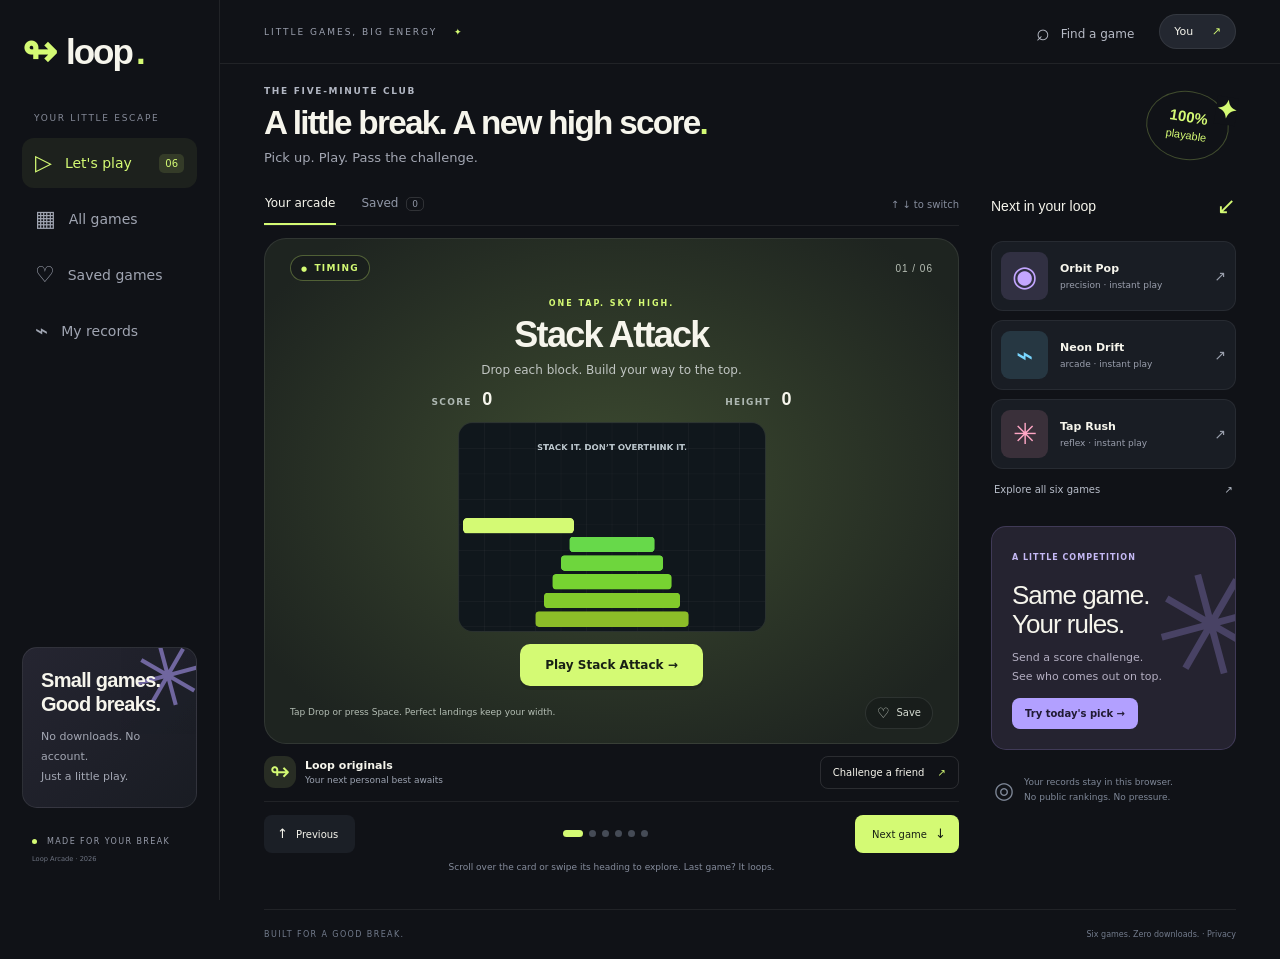
==== docs/index.html @ bbc0d6fc "Prepare free GitHub Pages demo with system fonts and privacy information" ====
<!doctype html>
<html lang="en">
<head>
  <meta charset="utf-8">
  <meta name="viewport" content="width=device-width,initial-scale=1">
  <meta name="theme-color" content="#101217">
  <meta name="description" content="A little break. A new high score. Six instant mini-games, one playful arcade.">
  <title>Loop — little games, big energy</title>
  <link rel="stylesheet" href="styles.css">
</head>
<body>
  <aside class="sidebar">
    <a class="brand" href="#" aria-label="Loop home"><span class="brand-symbol">↬</span>loop<span class="brand-period">.</span></a>
    <div class="side-label">YOUR LITTLE ESCAPE</div>
    <nav class="side-nav" aria-label="Main navigation">
      <button class="nav-item active" data-view="play"><span>▷</span> Let's play <i>06</i></button>
      <button class="nav-item" data-view="library"><span>▦</span> All games</button>
      <button class="nav-item" data-view="saved"><span>♡</span> Saved games</button>
      <button class="nav-item" data-view="records"><span>⌁</span> My records</button>
    </nav>
    <div class="side-note"><span class="note-star">✳</span><strong>Small games.<br>Good breaks.</strong><p>No downloads. No account.<br>Just a little play.</p></div>
    <div class="side-bottom"><span class="status-dot"></span> MADE FOR YOUR BREAK<br><small>Loop Arcade · 2026</small></div>
  </aside>
  <div class="page">
    <header class="topbar"><a class="brand mobile-brand" href="#" aria-label="Loop home">↬ loop<span class="brand-period">.</span></a><span class="topline">LITTLE GAMES, BIG ENERGY <span>✦</span></span><div class="top-actions"><button class="quiet-button" id="open-search"><span aria-hidden="true">⌕</span> <span class="search-label">Find a game</span></button><button class="profile-button" data-view="records" aria-label="Open my records">You <span>↗</span></button></div></header>
    <main>
      <section class="page-intro"><div><div class="eyebrow">THE FIVE-MINUTE CLUB</div><h1>A little break.<br class="mobile-break"> A new high score<span>.</span></h1><p>Pick up. Play. Pass the challenge.</p></div><span class="intro-sticker" aria-hidden="true">100%<br><b>playable</b><span>✦</span></span></section>
      <div class="workspace">
        <section class="play-column" aria-label="Game player">
          <div class="player-tabs"><button class="tab active" data-view="play">Your arcade</button><button class="tab" data-view="saved">Saved <span id="saved-count">0</span></button><span class="keyboard-hint">↑ ↓ to switch</span></div>
          <article class="game-card" id="game-card" aria-label="Current game">
            <div class="card-top swipe-zone"><span class="category" id="game-category"></span><span class="edition" id="game-edition"></span></div>
            <div class="game-heading swipe-zone"><span class="game-kicker" id="game-kicker"></span><h2 id="game-title"></h2><p id="game-description"></p></div>
            <div class="game-surface" id="game-surface" data-game-surface></div>
            <div class="card-bottom swipe-zone"><span id="game-control-hint"></span><button class="save-button" id="save-game" aria-label="Save game" aria-pressed="false">♡ <span>Save</span></button></div>
            <div class="pause-banner" id="pause-banner" hidden>Game paused <button id="resume-game">Resume →</button></div>
          </article>
          <div class="game-footer"><div class="game-credit"><span class="credit-icon">↬</span><div><strong>Loop originals</strong><span id="personal-best">Your next personal best awaits</span></div></div><button class="challenge-button" id="share-game">Challenge a friend <span>↗</span></button></div>
          <div class="feed-navigation" aria-label="Switch games"><button id="previous-game" aria-label="Previous game">↑ <span>Previous</span></button><div class="feed-dots" id="feed-dots" aria-label="Choose game"></div><button class="next-button" id="next-game"><span>Next game</span> ↓</button></div>
          <p class="feed-note">Scroll over the card or swipe its heading to explore. Last game? It loops.</p>
        </section>
        <aside class="discovery"><div class="discovery-title"><h2>Next in your loop</h2><span>↙</span></div><div id="next-list" class="next-list"></div><button class="browse-button" data-view="library">Explore all six games <span>↗</span></button><section class="daily-card"><span class="eyebrow">A LITTLE COMPETITION</span><div class="daily-art" aria-hidden="true">✳</div><h3>Same game.<br>Your rules.</h3><p>Send a score challenge.<br>See who comes out on top.</p><button id="daily-challenge">Try today's pick →</button></section><div class="privacy-note"><span>◎</span><p>Your records stay in this browser.<br>No public rankings. No pressure.</p></div></aside>
      </div>
    </main>
    <footer class="page-footer"><span>BUILT FOR A GOOD BREAK.</span><span>Six games. Zero downloads. · <a href="privacy.html">Privacy</a></span></footer>
  </div>
  <nav class="mobile-nav" aria-label="Mobile navigation"><button class="active" data-view="play">▷ <span>Play</span></button><button data-view="library">▦ <span>Games</span></button><button data-view="saved">♡ <span>Saved</span></button><button data-view="records">⌁ <span>Records</span></button></nav>
  <dialog id="collection-dialog" aria-labelledby="dialog-title"><div class="dialog-top"><div><span class="eyebrow">YOUR CORNER OF LOOP</span><h2 id="dialog-title">All games</h2></div><button class="close-button" id="close-dialog" aria-label="Close panel">×</button></div><label class="search-box" id="search-box">⌕ <input type="search" id="game-search" placeholder="Search games or categories" aria-label="Search games or categories"></label><div id="collection-content"></div></dialog>
  <dialog id="share-dialog" aria-labelledby="share-title"><div class="dialog-top"><h2 id="share-title">Pass the challenge</h2><button class="close-button" id="close-share" aria-label="Close share panel">×</button></div><p>Your link opens this game. Play a round first to include your best score.</p><input id="share-link" aria-label="Game challenge link" readonly><button class="primary" id="copy-share">Copy challenge link ↗</button><p class="small-print">Scores are friendly challenges, not verified competition results.</p></dialog>
  <div class="toast" id="toast" role="status" aria-live="polite"></div>
  <script src="app.js"></script>
</body>
</html>
---- docs/styles.css ----
:root{color-scheme:dark;--bg:#101217;--panel:#191c23;--line:#ffffff12;--text:#f6f5ec;--muted:#a3a7b3;--lime:#d4fa74;--purple:#b2a0ff;font-family:'DM Sans',system-ui,sans-serif}*{box-sizing:border-box}body{margin:0;background:var(--bg);color:var(--text);font-size:14px}button,a,input{font:inherit}button,a{-webkit-tap-highlight-color:transparent}button{cursor:pointer;color:inherit}button{border:0}a{color:inherit;text-decoration:none}button:focus-visible,a:focus-visible,input:focus-visible{outline:3px solid var(--lime);outline-offset:4px}button:disabled{cursor:default;opacity:.5}button:hover:not(:disabled){filter:brightness(1.12)}button:active:not(:disabled){transform:translateY(1px)}[hidden]{display:none!important}.sidebar{position:fixed;width:220px;inset:0 auto 0 0;border-right:1px solid var(--line);padding:32px 22px;display:flex;flex-direction:column;background:#101217;z-index:3}.brand{display:flex;align-items:center;font:700 35px 'Space Grotesk',sans-serif;letter-spacing:-2px;gap:4px}.brand-symbol{font-size:42px;color:var(--lime);margin-right:7px;line-height:.9}.brand-period{color:var(--lime)}.side-label{font-size:9px;letter-spacing:1.7px;color:#858a98;margin:41px 12px 15px}.side-nav{display:grid;gap:6px}.nav-item{display:flex;align-items:center;gap:13px;background:transparent;padding:14px 13px;border-radius:12px;text-align:left;color:#a0a5b2;font-weight:500}.nav-item>span{font-size:22px;line-height:1}.nav-item.active{background:#d4fa7410;color:var(--lime)}.nav-item i{font-size:10px;font-style:normal;margin-left:auto;background:#d4fa7420;padding:4px 6px;border-radius:5px}.side-note{margin-top:auto;border:1px solid #ffffff15;padding:20px 18px;border-radius:15px;background:linear-gradient(135deg,#252531,#191c23);position:relative;overflow:hidden}.note-star{position:absolute;right:-7px;top:-20px;color:var(--purple);font-size:84px;transform:rotate(-15deg);opacity:.55}.side-note strong{display:block;position:relative;font:600 20px/1.2 'Space Grotesk',sans-serif;letter-spacing:-.7px}.side-note p{font-size:11px;line-height:1.8;color:var(--muted);margin-bottom:0}.side-bottom{font-size:8px;letter-spacing:1.4px;margin:25px 0 0 10px;line-height:2.2;color:#979caa}.side-bottom small{letter-spacing:0;color:#6e7482}.status-dot{display:inline-block;width:5px;height:5px;background:var(--lime);border-radius:50%;margin-right:6px}.page{margin-left:220px}.topbar{height:80px;display:flex;justify-content:space-between;align-items:center;border-bottom:1px solid var(--line);padding:0 44px}.topline{font-size:9px;letter-spacing:2px;color:#9a9fad}.topline span{color:var(--lime);margin-left:12px}.top-actions{display:flex;gap:25px;align-items:center}.quiet-button{background:transparent;color:#b6bac5;font-size:12px;padding:10px 0}.quiet-button>span:first-child{font-size:23px;vertical-align:-2px;margin-right:7px}.profile-button{background:#232730;border:1px solid #ffffff14;padding:10px 14px;border-radius:30px;font-size:11px}.profile-button span{color:var(--lime);margin-left:15px}main{max-width:1220px;margin:auto;padding:32px 44px 0}.page-intro{display:flex;justify-content:space-between;align-items:center;margin-bottom:27px}.eyebrow{font-size:9px;letter-spacing:1.7px;color:#b2b7c3;font-weight:700}.page-intro h1{font:600 clamp(25px,2.6vw,38px)/1.15 'Space Grotesk',sans-serif;letter-spacing:-1.7px;margin:10px 0}.page-intro h1>span{color:var(--lime)}.page-intro p{color:var(--muted);font-size:13px;margin:0}.intro-sticker{display:block;position:relative;transform:rotate(9deg);font:700 15px/1.1 'Space Grotesk',sans-serif;text-align:center;border:1px solid #d4fa7440;border-radius:50%;padding:17px 20px;color:var(--lime);margin-right:7px}.intro-sticker b{font-size:11px;font-weight:500}.intro-sticker>span{position:absolute;right:-6px;top:-1px;font-size:25px;background:var(--bg)}.workspace{display:grid;grid-template-columns:minmax(0,1fr) 245px;gap:32px}.play-column{min-width:0}.player-tabs{display:flex;align-items:center;gap:24px;height:43px;margin-bottom:12px;border-bottom:1px solid var(--line)}.tab{height:100%;background:transparent;color:#9097a7;font-size:12px;padding:0 1px;border-bottom:2px solid transparent}.tab.active{color:var(--text);border-color:var(--lime)}.tab>span{font-size:9px;border:1px solid #ffffff22;border-radius:5px;padding:1px 5px;margin-left:4px}.keyboard-hint{margin-left:auto;font-size:10px;color:#858c9c}.game-card{--accent:#d4fa74;--card:#303c2b;position:relative;isolation:isolate;overflow:hidden;border-radius:22px;background:radial-gradient(ellipse at 50% 48%,var(--card),#1e2420 85%);border:1px solid #ffffff16;padding:20px 25px 14px;min-height:478px;display:flex;flex-direction:column;touch-action:pan-y;overscroll-behavior:contain}.game-card:before{content:'';position:absolute;inset:0;z-index:-1;background-image:radial-gradient(#ffffff19 .7px,transparent .7px);background-size:22px 22px;mask-image:linear-gradient(black,transparent 75%);pointer-events:none}.card-top{display:flex;justify-content:space-between;align-items:center;gap:15px}.category{font-size:9px;font-weight:700;letter-spacing:1.3px;color:var(--accent);border:1px solid color-mix(in srgb,var(--accent) 30%,transparent);border-radius:30px;padding:7px 10px;background:#11131866}.category:before{content:'●';font-size:7px;margin-right:6px}.edition{font:500 10px 'Space Grotesk',sans-serif;color:#b7bfb5;letter-spacing:1px}.game-heading{text-align:center;margin:16px 0 10px}.game-kicker{font-size:8px;letter-spacing:2px;font-weight:700;color:var(--accent)}.game-heading h2{font:700 clamp(30px,3vw,43px)/1 'Space Grotesk',sans-serif;letter-spacing:-1.7px;margin:8px 0}.game-heading p{font-size:12px;color:#c0c5c2;line-height:1.5;margin:0}.game-surface{position:relative;width:100%;max-width:390px;margin:auto;min-height:260px;display:flex;flex-direction:column;justify-content:center;align-items:center;gap:12px;touch-action:manipulation}.game-canvas{width:min(100%,360px);height:auto;aspect-ratio:360/245;background:#0d1419a0;border:1px solid #ffffff14;border-radius:15px;display:block;touch-action:none}.game-hud{display:flex;gap:20px;justify-content:space-between;width:min(100%,360px);font-size:9px;font-weight:700;letter-spacing:1.3px;color:#aeb8b2}.game-hud b{color:var(--text);font:700 18px 'Space Grotesk',sans-serif;letter-spacing:0;margin-left:6px;font-variant-numeric:tabular-nums}.primary{display:inline-flex;justify-content:center;align-items:center;gap:12px;min-height:42px;padding:10px 25px;background:var(--accent,var(--lime));color:#182015;border-radius:10px;font-weight:700;font-size:12px;box-shadow:0 4px 0 #0002}.game-start{min-width:164px}.card-bottom{display:flex;justify-content:space-between;align-items:center;margin-top:11px;gap:12px;min-height:30px}.card-bottom>span{font-size:9px;color:#b4beb4;line-height:1.5}.save-button{display:flex;align-items:center;gap:7px;background:#10141466;border:1px solid #ffffff18;border-radius:30px;padding:7px 11px;color:#d6ddd3;font-size:14px}.save-button>span{font-size:10px}.save-button[aria-pressed=true]{color:var(--accent);border-color:var(--accent)}.game-footer{display:flex;align-items:center;justify-content:space-between;margin:16px 0;gap:10px}.game-credit{display:flex;align-items:center;gap:9px}.credit-icon{width:32px;height:32px;border-radius:11px;background:#282d24;color:var(--lime);display:grid;place-items:center;font-size:24px}.game-credit strong{display:block;font-size:11px}.game-credit div>span{display:block;font-size:9px;color:#9ca3b1;margin-top:3px}.challenge-button{font-size:10px;border:1px solid #ffffff1d;background:transparent;border-radius:8px;padding:10px 12px;white-space:nowrap}.challenge-button span{color:var(--lime);margin-left:10px}.feed-navigation{display:flex;align-items:center;justify-content:space-between;border-top:1px solid var(--line);padding-top:13px;gap:12px}.feed-navigation>button{min-height:38px;background:#1b1f26;border-radius:8px;padding:8px 13px;font-size:13px}.feed-navigation>button>span{font-size:10px;margin:0 4px}.feed-navigation .next-button{background:var(--lime);color:#182015}.feed-dots{display:flex;gap:6px}.feed-dots button{width:7px;height:7px;padding:0;border-radius:50%;background:#454b56;position:relative}.feed-dots button:after{content:'';position:absolute;inset:-8px}.feed-dots button[aria-current=true]{background:var(--lime);width:20px;border-radius:4px}.feed-note{font-size:9px;color:#858c9c;text-align:center;margin:12px 0}.discovery{padding-top:10px}.discovery-title{display:flex;justify-content:space-between;align-items:center;margin-bottom:22px}.discovery-title h2{font:500 14px 'Space Grotesk',sans-serif;margin:0}.discovery-title>span{font-size:23px;color:var(--lime)}.next-list{display:grid;gap:9px}.next-card{display:flex;align-items:center;gap:12px;width:100%;padding:10px 9px;border:1px solid #ffffff10;border-radius:12px;background:#191d24;text-align:left}.mini-art{--mini:#b2a0ff;flex:0 0 47px;height:48px;border-radius:9px;background:color-mix(in srgb,var(--mini) 15%,#171b21);display:grid;place-items:center;color:var(--mini);font-size:29px;font-family:'Space Grotesk',sans-serif;overflow:hidden}.next-card strong{display:block;font-size:11px}.next-card small{display:block;color:#9a9fad;font-size:9px;margin-top:5px}.next-card>span:last-child{font-size:14px;margin-left:auto;color:#9a9fad}.browse-button{background:transparent;color:#b7bdc9;width:100%;text-align:left;font-size:10px;padding:15px 3px}.browse-button span{float:right}.daily-card{position:relative;overflow:hidden;border:1px solid #b2a0ff30;background:#252330;border-radius:15px;padding:20px;margin-top:16px}.daily-card .eyebrow{font-size:8px;color:#c5b9f4;letter-spacing:1px}.daily-card h3{font:500 26px/1.1 'Space Grotesk',sans-serif;letter-spacing:-1px;position:relative;margin:18px 0 10px}.daily-card p{font-size:11px;line-height:1.7;color:#b3aec1;position:relative}.daily-art{position:absolute;font-size:140px;right:-35px;top:30px;line-height:1;color:#b2a0ff40;transform:rotate(-15deg)}.daily-card button{background:#b2a0ff;color:#201a33;padding:10px 13px;border-radius:8px;font-size:10px;font-weight:700;position:relative}.privacy-note{display:flex;align-items:center;gap:10px;color:#7e8797;padding:16px 3px}.privacy-note>span{font-size:23px}.privacy-note p{font-size:9px;line-height:1.7}.page-footer{margin:28px 44px 0;padding:20px 0;border-top:1px solid var(--line);display:flex;justify-content:space-between;color:#727b8c;font-size:8px;letter-spacing:1.4px}.page-footer span:last-child{letter-spacing:0}.mobile-brand,.mobile-break,.mobile-nav{display:none}.toast{position:fixed;left:50%;bottom:25px;z-index:20;transform:translate(-50%,20px);opacity:0;transition:.2s;max-width:calc(100vw - 30px);width:max-content;padding:13px 20px;border:1px solid #ffffff24;background:#2a303b;border-radius:12px;box-shadow:0 10px 40px #0008;font-size:12px;pointer-events:none}.toast.show{opacity:1;transform:translate(-50%,0)}dialog{border:1px solid #ffffff20;border-radius:22px;background:#191d25;color:var(--text);padding:28px;width:min(620px,calc(100% - 28px));max-height:85dvh;box-shadow:0 30px 150px #0009}dialog::backdrop{background:#080b12bd;backdrop-filter:blur(8px)}.dialog-top{display:flex;justify-content:space-between;align-items:center;gap:20px;margin-bottom:20px}.dialog-top h2{font:600 28px 'Space Grotesk',sans-serif;letter-spacing:-1px;margin:7px 0}.close-button{height:36px;width:36px;background:#ffffff0c;border-radius:50%;font-size:25px;color:#bfc5d0;flex-shrink:0}.search-box{display:flex;align-items:center;background:#10141c;border:1px solid #ffffff1c;border-radius:10px;padding:0 12px;margin-bottom:20px;gap:10px;font-size:22px}.search-box input{background:transparent;border:0;color:white;width:100%;padding:13px 0;outline:none;font-size:13px}.collection-grid{display:grid;grid-template-columns:1fr 1fr;gap:12px}.collection-game{padding:16px;background:#222831;border:1px solid #ffffff10;border-radius:13px;text-align:left}.collection-game .mini-art{width:100%;height:72px;font-size:44px;margin-bottom:13px}.collection-game strong{display:block;font-size:15px}.collection-game small{display:block;color:#aeb5c2;margin-top:5px;font-size:11px}.collection-game .collection-best{color:var(--lime);font-size:10px}.empty-state{text-align:center;padding:35px 10px;color:#b4bdcc;line-height:1.8}.record-row{display:flex;align-items:center;gap:13px;border-bottom:1px solid #ffffff10;padding:13px 0}.record-row>div:nth-child(2){flex:1}.record-row strong{font-size:13px}.record-row small{display:block;font-size:10px;color:#a1aaba;margin-top:5px}.record-row b{font:600 22px 'Space Grotesk',sans-serif;color:var(--lime)}#share-dialog>p{color:#aeb5c3;font-size:13px;line-height:1.7}#share-link{width:100%;background:#10141b;border:1px solid #ffffff25;color:#d4fa74;border-radius:9px;padding:13px;margin-bottom:14px;font-size:12px}#share-dialog .small-print{font-size:10px}.pause-banner{position:absolute;inset:0;background:#10151dd9;backdrop-filter:blur(7px);display:flex;align-items:center;justify-content:center;flex-direction:column;gap:20px;font:600 26px 'Space Grotesk',sans-serif;z-index:4}.pause-banner button{background:var(--accent);color:#182015;padding:12px 25px;border-radius:10px;font-size:14px}.results{position:absolute;inset:0;background:#0e151deb;border:1px solid #ffffff16;border-radius:15px;display:flex;align-items:center;justify-content:center;flex-direction:column;gap:10px;z-index:3;text-align:center;padding:16px;backdrop-filter:blur(8px)}.result-kicker{font-size:9px;letter-spacing:2px;color:var(--accent)}.result-value{font:700 60px/1 'Space Grotesk',sans-serif;letter-spacing:-3px}.result-message{color:#b8c4bd;font-size:12px;margin-bottom:5px}.result-buttons{display:flex;gap:10px;flex-wrap:wrap;justify-content:center}.secondary{min-height:42px;padding:10px 18px;border:1px solid #ffffff30;border-radius:10px;background:transparent;color:#fff;font-size:12px}.tap-board{display:grid;grid-template-columns:repeat(3,1fr);gap:10px;width:min(100%,280px)}.tap-cell{height:57px;border-radius:12px;background:#ffffff09;border:1px solid #ffffff16;color:transparent;font-size:28px;touch-action:manipulation}.tap-cell.target{background:var(--accent);color:#1c2514;box-shadow:0 0 25px color-mix(in srgb,var(--accent) 25%,transparent);transform:scale(.94)}.memory-board{width:min(100%,320px);display:grid;grid-template-columns:repeat(4,1fr);gap:9px}.memory-card{height:65px;border:1px solid #ffffff1c;background:#ffffff0c;border-radius:12px;font-size:25px;color:#cbbdff;transition:background .15s}.memory-card.flipped{background:#b2a0ff35;border-color:#b2a0ff}.memory-card.matched{background:#d4fa7422;border-color:#d4fa7499;color:#d4fa74}.color-word{font:700 44px 'Space Grotesk',sans-serif;letter-spacing:1px;margin:12px}.color-options{display:grid;grid-template-columns:repeat(2,1fr);gap:9px;width:min(100%,320px)}.color-option{padding:12px;border:1px solid #ffffff30;border-radius:9px;background:#10181e;color:white;font-size:12px;font-weight:700;min-height:44px}.game-instruction{font-size:11px;line-height:1.6;color:#aebfb4;text-align:center;margin:0}.feedback-error{animation:shake .2s}.challenge-banner{font-size:10px;color:var(--lime);padding:9px 12px;background:#d4fa7410;border:1px solid #d4fa742a;border-radius:9px;margin-bottom:10px;line-height:1.5}.canvas-actions{display:flex;gap:10px;align-items:center;justify-content:center;min-height:42px}.lane-control{width:62px;height:42px;background:#ffffff14;border:1px solid #ffffff22;border-radius:9px;font-size:20px}.game-card.switching{animation:enter .22s ease-out}@keyframes enter{from{opacity:.45;transform:translateY(6px)}to{opacity:1;transform:none}}@keyframes shake{25%{transform:translateX(-4px)}75%{transform:translateX(4px)}}
@media(min-width:1600px){main{padding-top:42px}.game-card{min-height:520px}.game-heading{margin:23px 0 17px}.game-surface{min-height:280px}}
@media(max-width:1200px){.sidebar{width:185px;padding:28px 16px}.page{margin-left:185px}.topbar{padding:0 28px}main{padding:28px 28px 0}.workspace{grid-template-columns:minmax(0,1fr) 210px;gap:23px}.page-footer{margin-left:28px;margin-right:28px}.side-label{font-size:8px}.game-card{padding-left:17px;padding-right:17px}.page-intro h1{font-size:29px}.intro-sticker{padding:13px 15px}}
@media(max-width:1000px){.discovery{display:none}.workspace{grid-template-columns:minmax(0,1fr);max-width:650px;margin:auto}.page-intro{max-width:650px;margin-left:auto;margin-right:auto}.sidebar{width:180px}.page{margin-left:180px}.topline{font-size:8px;letter-spacing:1px}.game-card{min-height:490px}.page-intro h1{font-size:30px}}
@media(max-width:650px){.sidebar{display:none}.page{margin-left:0}.topbar{height:64px;padding:0 18px}.topline{display:none}.mobile-brand{display:flex;font-size:27px;letter-spacing:-1.4px}.top-actions{gap:16px}.search-label{display:none}.quiet-button>span:first-child{font-size:26px;margin:0}.profile-button{padding:9px 12px}.profile-button span{margin-left:7px}main{padding:22px 15px 0}.page-intro{margin-bottom:14px;align-items:flex-start}.eyebrow{font-size:8px}.page-intro h1{font-size:29px;letter-spacing:-1.3px;margin:9px 0}.page-intro p{font-size:11px}.intro-sticker{font-size:12px;padding:12px 14px;margin-top:11px;margin-right:2px}.intro-sticker b{font-size:9px}.intro-sticker>span{font-size:20px}.mobile-break{display:block}.player-tabs{height:38px;margin-bottom:10px;gap:22px}.tab{font-size:11px}.keyboard-hint{font-size:8px}.game-card{border-radius:18px;min-height:450px;padding:16px 14px 10px}.game-heading{margin:16px 0 12px}.game-heading h2{font-size:36px}.game-heading p{font-size:11px}.game-surface{min-height:250px;max-width:340px}.game-canvas{max-width:320px}.category{font-size:8px}.edition{font-size:9px}.card-bottom>span{font-size:8px;max-width:210px}.save-button{padding:7px 10px}.game-footer{margin:13px 0}.challenge-button{font-size:9px;padding:10px}.challenge-button span{margin-left:5px}.game-credit strong{font-size:10px}.game-credit div>span{font-size:8px}.credit-icon{width:28px;height:28px;font-size:22px}.feed-navigation>button{padding:9px 11px}.feed-note{font-size:8px;line-height:1.5}.page-footer{margin:18px 15px 80px;padding:15px 0;font-size:7px;letter-spacing:1px}.mobile-nav{position:fixed;bottom:0;left:0;right:0;z-index:8;display:flex;justify-content:space-around;align-items:center;background:#14181ff0;backdrop-filter:blur(12px);border-top:1px solid #ffffff14;padding:8px 8px calc(8px + env(safe-area-inset-bottom))}.mobile-nav button{background:transparent;display:grid;gap:2px;justify-items:center;min-width:60px;color:#979eac;font-size:21px;padding:0 8px;min-height:43px}.mobile-nav button>span{font-size:9px}.mobile-nav button.active{color:var(--lime)}.toast{bottom:80px;font-size:11px}.game-hud{font-size:8px}.game-hud b{font-size:17px}.collection-grid{gap:9px}dialog{padding:20px}.dialog-top h2{font-size:25px}.collection-game{padding:12px}.collection-game strong{font-size:13px}.memory-card{height:61px}.tap-cell{height:55px}.game-start{min-height:44px}.color-word{font-size:40px}.result-value{font-size:52px}.game-card{touch-action:pan-y}.swipe-zone{touch-action:pan-x}}
@media(prefers-reduced-motion:reduce){*,*:before,*:after{animation:none!important;transition:none!important;scroll-behavior:auto!important}}
/* Keep the complete player and navigation visible on laptop displays. */
@media(min-width:651px) and (min-height:700px){.topbar{height:64px}main{padding-top:22px}.page-intro{margin-bottom:18px}.game-card{min-height:430px;padding-top:16px}.game-heading{margin:12px 0 10px}.game-heading h2{font-size:36px}.game-surface{min-height:240px}.game-canvas{width:min(100%,308px)}.game-footer{margin:12px 0}.page-intro h1{margin:8px 0}.feed-note{margin:9px 0}}
@media(max-width:650px){.feed-navigation{position:sticky;bottom:66px;z-index:5;background:#101217f5;padding:10px 0;border-bottom:1px solid var(--line);backdrop-filter:blur(8px)}}
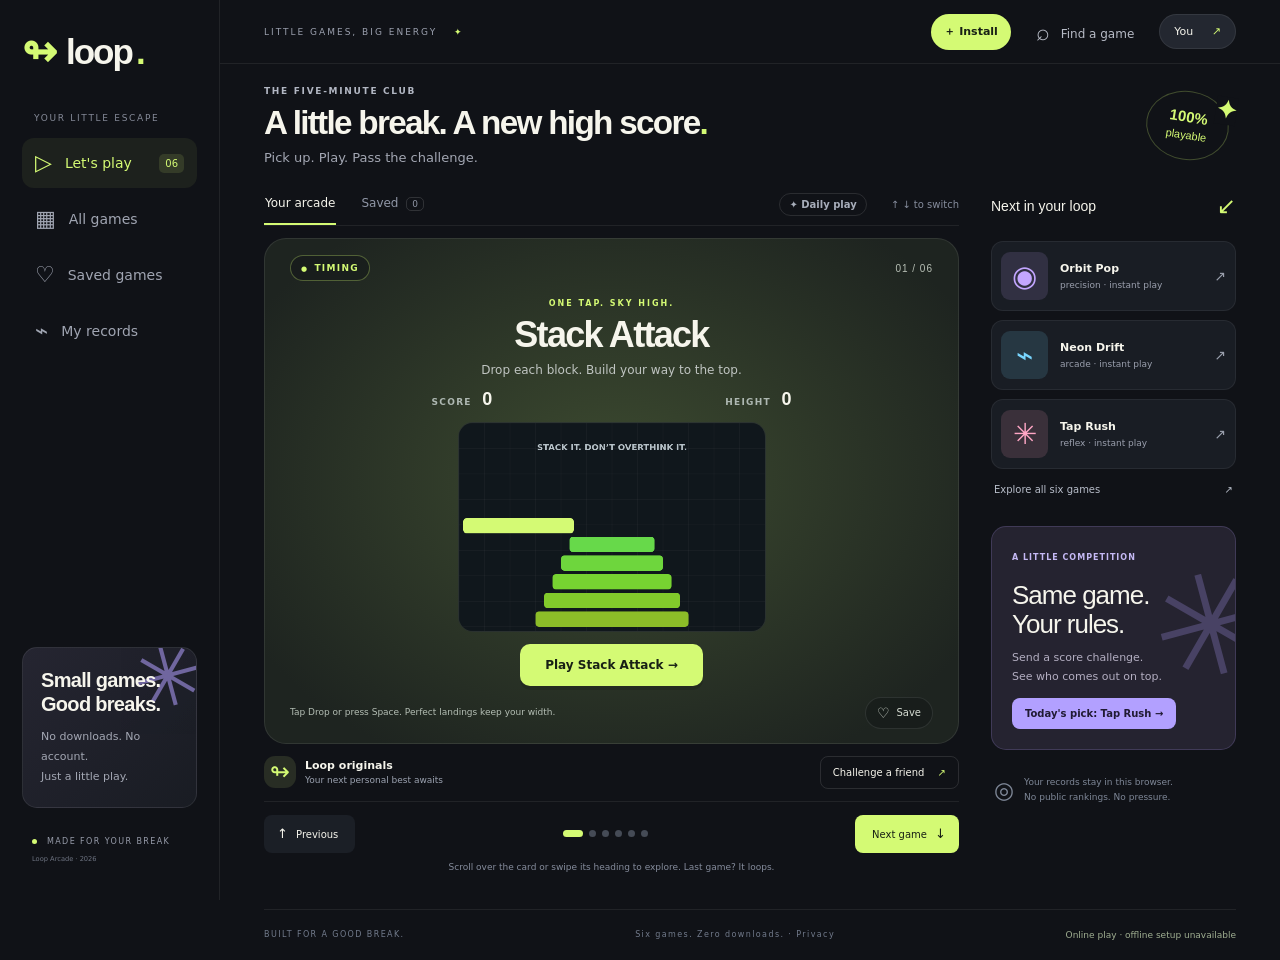
==== commit a2a83b9d: "Publish daily play, sharing and offline arcade" ====
--- a/docs/index.html
+++ b/docs/index.html
@@ -6,7 +6,24 @@
   <meta name="theme-color" content="#101217">
   <meta name="description" content="A little break. A new high score. Six instant mini-games, one playful arcade.">
   <title>Loop — little games, big energy</title>
+  <link rel="manifest" href="manifest.webmanifest">
+  <link rel="icon" href="icon.svg" type="image/svg+xml">
+  <link rel="apple-touch-icon" href="icon-192.png">
+  <meta name="apple-mobile-web-app-capable" content="yes">
+  <meta property="og:type" content="website">
+  <meta property="og:title" content="Loop — little games, big energy">
+  <meta property="og:description" content="Six instant mini-games. Beat your best. Challenge a friend.">
+  <meta property="og:url" content="https://thomas-nejad.github.io/TikGame/">
+  <meta property="og:image" content="https://thomas-nejad.github.io/TikGame/social-preview.png">
+  <meta property="og:image:width" content="1200">
+  <meta property="og:image:height" content="630">
+  <meta property="og:image:alt" content="Loop arcade — six instant games to play and share">
+  <meta name="twitter:card" content="summary_large_image">
+  <meta name="twitter:title" content="Loop — little games, big energy">
+  <meta name="twitter:description" content="Six instant mini-games. Beat your best. Challenge a friend.">
+  <meta name="twitter:image" content="https://thomas-nejad.github.io/TikGame/social-preview.png">
   <link rel="stylesheet" href="styles.css">
+  <link rel="stylesheet" href="growth.css">
 </head>
 <body>
   <aside class="sidebar">
@@ -49,5 +66,6 @@
   <dialog id="share-dialog" aria-labelledby="share-title"><div class="dialog-top"><h2 id="share-title">Pass the challenge</h2><button class="close-button" id="close-share" aria-label="Close share panel">×</button></div><p>Your link opens this game. Play a round first to include your best score.</p><input id="share-link" aria-label="Game challenge link" readonly><button class="primary" id="copy-share">Copy challenge link ↗</button><p class="small-print">Scores are friendly challenges, not verified competition results.</p></dialog>
   <div class="toast" id="toast" role="status" aria-live="polite"></div>
   <script src="app.js"></script>
+  <script src="growth.js"></script>
 </body>
 </html>
--- a/docs/growth.css
+++ b/docs/growth.css
@@ -0,0 +1 @@
+.streak-chip{display:inline-flex;align-items:center;font-size:10px;font-weight:700;color:#ffcc7a;border:1px solid #ffcc7a44;background:#ffcc7a12;border-radius:30px;padding:5px 9px;margin-left:auto;white-space:nowrap}.streak-chip.cold{color:#a7adba;border-color:#ffffff1c;background:transparent}.streak-chip+.keyboard-hint{margin-left:0}.install-button{background:var(--lime);color:#182015;border-radius:30px;padding:9px 13px;font-size:11px;font-weight:700;min-height:36px}#native-share{margin-bottom:12px;width:100%}#install-help p,#install-help li,#update-dialog p{font-size:13px;line-height:1.8;color:#bfc6d2}#install-help ul{padding-left:20px}#later-update{margin-left:10px}#offline-status{color:#9fae91;font-size:9px;letter-spacing:0;white-space:nowrap}.update-button{background:#b2a0ff;color:#201a33;border-radius:7px;padding:6px 10px;font-size:10px;letter-spacing:0}.page-footer{gap:12px;flex-wrap:wrap}.privacy-note a{color:var(--lime)}@media(max-width:850px){.keyboard-hint{display:none}.player-tabs{gap:16px}}@media(max-width:650px){.streak-chip{font-size:9px;padding:5px 8px}.top-actions{gap:9px}.install-button{font-size:10px;padding:8px 10px}.profile-button{padding:9px 10px}.profile-button span{margin-left:3px}.page-footer{row-gap:9px}#offline-status{font-size:8px}}@media(max-width:350px){.profile-button span{display:none}.topbar{padding:0 12px}.top-actions{gap:7px}.streak-chip{font-size:8px}.player-tabs{gap:12px}}
